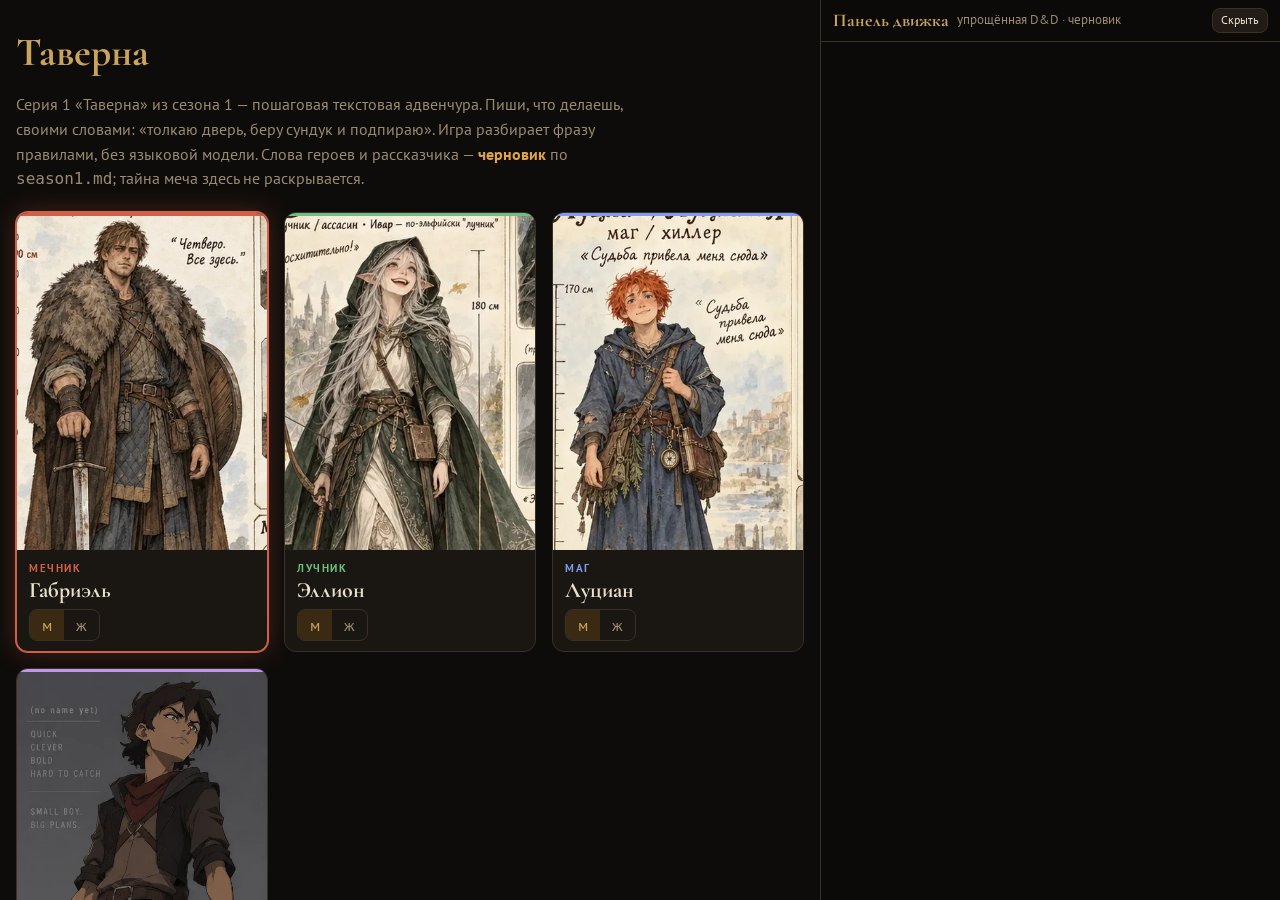
==== docs/visual/beta/index.html @ c7c69fbe "Бета «Таверна»: пошаговая адвенчура со строкой ввода и панелью движка Серия 1 играется за любого из " ====
<!doctype html>
<html lang="ru">
<head>
<meta charset="utf-8">
<meta name="viewport" content="width=device-width, initial-scale=1">
<title>Таверна — бета доски</title>
<link href="https://fonts.googleapis.com/css2?family=Cormorant+Garamond:wght@600;700&family=PT+Sans:wght@400;700&display=swap" rel="stylesheet">
<style>
:root{--bg:#0e0c0a;--card:#1a1612;--card2:#221c16;--ink:#e9dfcc;--muted:#9a8b72;--line:#3a3026;--gold:#c9a45c;--draft:#e0a54a;
  --sword:#d0604a;--bow:#6fbf80;--mage:#7f9cf0;--thief:#c095ee;--ok:#6fbf80;--bad:#d0604a;color-scheme:dark}
*{box-sizing:border-box}
html,body{height:100%}
body{margin:0;color:var(--ink);font:16px/1.55 "PT Sans",system-ui,sans-serif;background:radial-gradient(ellipse at 50% -10%,#2a1d12 0%,transparent 60%),var(--bg)}
a{color:var(--gold)}
.app{display:grid;grid-template-columns:minmax(0,1fr) auto;height:100vh}
.game{display:flex;flex-direction:column;min-width:0;height:100vh}
header.top{display:flex;align-items:center;gap:12px;padding:8px 16px;border-bottom:1px solid var(--line);flex-wrap:wrap}
header.top h1{font:700 22px "Cormorant Garamond",serif;color:var(--gold);margin:0}
header.top .tag{font-size:11px;letter-spacing:.14em;text-transform:uppercase;color:var(--draft);border:1px solid var(--draft);border-radius:999px;padding:1px 8px}
header.top .sp{flex:1}
button{font:inherit;color:var(--ink);background:var(--card2);border:1px solid var(--line);border-radius:8px;padding:5px 12px;cursor:pointer}
button:hover{border-color:var(--gold)}
button.primary{background:#3a2a14;border-color:var(--gold);color:var(--gold);font-weight:700}
button.small{font-size:12px;padding:2px 8px}
.stage{display:grid;grid-template-columns:minmax(0,1fr) 300px;gap:0;flex:1;min-height:0}
.story{display:flex;flex-direction:column;min-height:0;border-right:1px solid var(--line)}
#log{flex:1;overflow:auto;padding:16px 20px;scroll-behavior:smooth}
#log p{margin:0 0 10px;max-width:70ch}
.pl{color:var(--gold);font-weight:700;border-left:3px solid var(--gold);padding-left:10px}
.trace{display:none;font-size:12px;color:var(--muted);margin:-6px 0 10px 13px;font-family:ui-monospace,Menlo,monospace}
body.dbg .trace{display:block}
.sys{color:var(--muted);font-style:italic}
.narr{white-space:pre-wrap}
.intro{color:#cbbf9f}
.end{margin:20px 0;padding:12px 16px;border:1px solid var(--gold);border-radius:10px;background:#1f1811}
form.inp{display:flex;gap:8px;padding:10px 16px;border-top:1px solid var(--line);background:#120f0c}
form.inp input{flex:1;font:inherit;color:var(--ink);background:#0b0908;border:1px solid var(--line);border-radius:8px;padding:9px 12px}
form.inp input:focus{outline:none;border-color:var(--gold)}
.chips{padding:0 16px 8px;display:flex;flex-wrap:wrap;gap:6px}
.chips button{font-size:12px;padding:2px 9px;color:var(--muted)}
.side{overflow:auto;padding:12px;min-height:0;display:flex;flex-direction:column;gap:12px}
.box{background:linear-gradient(180deg,var(--card2),var(--card));border:1px solid var(--line);border-radius:10px;padding:10px 12px}
.box h3{margin:0 0 6px;font:700 11px "PT Sans";letter-spacing:.14em;text-transform:uppercase;color:var(--muted)}
#map{width:100%;height:auto;display:block}
.room{fill:#15110d;stroke:var(--line)}
.rname{fill:var(--muted);font-size:10px;letter-spacing:.1em;text-transform:uppercase}
.ritem{fill:#8f8168;font-size:9px}
.fig .nm{font-size:8px;fill:var(--ink);text-anchor:middle}
#dice{display:flex;align-items:center;gap:12px}
.d20{width:64px;height:64px;position:relative;flex:none}
.d20 svg{width:100%;height:100%}
.d20 span{position:absolute;inset:0;display:flex;align-items:center;justify-content:center;font:700 22px "Cormorant Garamond",serif;color:var(--gold)}
.dtxt{font-size:13px;color:var(--muted);line-height:1.3}
.inv li{margin:0;padding:0;list-style:none;font-size:14px}
.bar{height:6px;background:#0b0908;border-radius:3px;overflow:hidden;margin-top:3px}
.bar i{display:block;height:100%;background:var(--ok)}
/* старт */
#start{position:absolute;inset:0;background:var(--bg);overflow:auto;z-index:5;padding:28px 16px}
#start .wrap{max-width:980px;margin:0 auto}
#start h2{font:700 40px "Cormorant Garamond",serif;color:var(--gold);margin:0}
.lead{color:var(--muted);max-width:70ch}
.heroes{display:grid;grid-template-columns:repeat(auto-fit,minmax(200px,1fr));gap:16px;margin:20px 0}
.hcard{border:1px solid var(--line);border-radius:12px;background:var(--card);overflow:hidden;cursor:pointer;position:relative;display:flex;flex-direction:column}
.hcard.sel{border-color:var(--c);box-shadow:0 0 0 1px var(--c),0 0 26px color-mix(in srgb,var(--c) 30%,transparent)}
.hcard::before{content:"";height:3px;background:var(--c)}
.hcard img{width:100%;aspect-ratio:3/4;object-fit:cover;object-position:top;background:#120f0c}
.hcard .b{padding:10px 12px}
.hcard .r{color:var(--c);font-size:11px;letter-spacing:.14em;text-transform:uppercase;font-weight:700}
.hcard h4{font:700 22px "Cormorant Garamond",serif;margin:0}
.seg{display:inline-flex;border:1px solid var(--line);border-radius:8px;overflow:hidden;margin-top:6px}
.seg button{border:none;border-radius:0;background:transparent;padding:3px 12px;color:var(--muted)}
.seg button.on{background:#3a2a14;color:var(--gold)}
.row{display:flex;gap:14px;align-items:center;flex-wrap:wrap;margin:10px 0}
details.others{border:1px solid var(--line);border-radius:10px;padding:8px 12px;margin:10px 0;background:var(--card)}
details.others summary{cursor:pointer;color:var(--muted)}
input.txt{font:inherit;color:var(--ink);background:#0b0908;border:1px solid var(--line);border-radius:6px;padding:4px 8px;width:150px}
/* панель движка */
#eng{width:460px;max-width:48vw;border-left:1px solid var(--line);background:#0c0a08;display:flex;flex-direction:column;height:100vh;min-width:0}
body.noeng #eng{display:none}
body.noeng .app{grid-template-columns:minmax(0,1fr)}
#eng header{display:flex;align-items:center;gap:8px;padding:8px 12px;border-bottom:1px solid var(--line)}
#eng header b{font:700 18px "Cormorant Garamond",serif;color:var(--gold)}
#eng .body{overflow:auto;padding:10px 12px;flex:1;font-size:13px}
#eng h3{margin:14px 0 6px;font:700 11px "PT Sans";letter-spacing:.14em;text-transform:uppercase;color:var(--gold);display:flex;align-items:center;gap:8px}
#eng h3 span{color:var(--muted);font-weight:400;letter-spacing:0;text-transform:none}
.mono{font-family:ui-monospace,Menlo,monospace;font-size:12px}
.cl{border:1px solid var(--line);border-radius:8px;padding:6px 8px;margin-bottom:6px;background:#12100d}
.cl .q{color:var(--muted)}
.v{color:var(--gold);font-weight:700}
.arg{display:inline-block;padding:0 6px;border-radius:999px;background:#2a221a;border:1px solid var(--line);margin:1px 2px;font-size:12px}
.warn{color:var(--draft)}
.good{color:var(--ok)}.bad{color:var(--bad)}
table.rt{width:100%;border-collapse:collapse}
table.rt td,table.rt th{padding:2px 4px;border-bottom:1px solid #241d16;text-align:left;font-size:12px}
table.rt th{color:var(--muted);font-weight:400}
.turn{display:flex;gap:6px;align-items:center;padding:4px 6px;border:1px solid transparent;border-radius:6px;cursor:pointer}
.turn:hover{background:#17130f}
.turn.cur{border-color:var(--gold);background:#1a1510}
.turn .n{color:var(--muted);width:24px}
.turn .t{flex:1;overflow:hidden;text-overflow:ellipsis;white-space:nowrap}
.diff div{padding:1px 0}
.diff .p{color:var(--muted)}
.jsonbox{max-height:200px;overflow:auto;background:#0b0908;border:1px solid var(--line);padding:6px;border-radius:6px;white-space:pre-wrap;word-break:break-all}
@media (max-width:1000px){.stage{grid-template-columns:1fr}.side{display:none}#eng{max-width:100vw;width:100vw;position:fixed;inset:0;z-index:9}}
</style>
</head>
<body>
<div class="app">
 <div class="game" style="position:relative">
  <header class="top">
    <h1>Таверна</h1><span class="tag">бета · черновик</span>
    <span class="dtxt" id="heroLbl"></span>
    <span class="sp"></span>
    <button id="btnNew">Другой герой</button>
    <button id="btnEng" class="primary">Панель движка</button>
  </header>
  <div class="stage">
   <div class="story">
    <div id="log"></div>
    <div class="chips" id="chips"></div>
    <form class="inp" id="form" autocomplete="off"><input id="inp" placeholder="Что ты делаешь? Например: толкаю дверь, беру сундук и подпираю" autofocus><button class="primary">Сказать</button></form>
   </div>
   <aside class="side">
    <div class="box"><h3>Таверна</h3><svg id="map" viewBox="0 0 280 230"></svg></div>
    <div class="box"><h3>Кубик</h3><div id="dice"></div></div>
    <div class="box inv"><h3>Инвентарь и герой</h3><div id="inv"></div></div>
    <div class="box"><h3>Отряд</h3><div id="party"></div></div>
   </aside>
  </div>
  <div id="start"><div class="wrap">
    <h2>Таверна</h2>
    <p class="lead">Серия 1 «Таверна» из сезона 1 — пошаговая текстовая адвенчура. Пиши, что делаешь, своими словами: «толкаю дверь, беру сундук и подпираю». Игра разбирает фразу правилами, без языковой модели. Слова героев и рассказчика — <b style="color:var(--draft)">черновик</b> по <code>season1.md</code>; тайна меча здесь не раскрывается.</p>
    <div class="heroes" id="heroes"></div>
    <div class="row"><label>Имя (необязательно): <input class="txt" id="pcname"></label>
      <label>Зерно кубика: <input class="txt" id="seed" placeholder="случайное" style="width:110px"></label></div>
    <details class="others"><summary>Настроить остальных троих (пол влияет на реплики и на пару мечник–лучник)</summary><div id="others" class="row"></div></details>
    <button class="primary" id="btnGo">Начать</button>
  </div></div>
 </div>
 <aside id="eng">
  <header><b>Панель движка</b><span class="dtxt">упрощённая D&amp;D · черновик</span><span style="flex:1"></span><button class="small" id="btnHide">Скрыть</button></header>
  <div class="body" id="engBody"></div>
 </aside>
</div>
<script src="lexicon.js"></script>
<script src="parser.js"></script>
<script src="game.js"></script>
<script>
(function(){
'use strict';
var H = CS.Game.HEROES, ORDER = CS.Game.ORDER, NAMES = CS.Game.NAMES;
var PORT = { gab:'../img/gabriel.webp', elf:'../img/ellion.webp', mage:'../img/lucian.webp', nobby:'../img/nobby.webp' };
var game = null, cfg = { pc:'gab', genders:{gab:'m',elf:'m',mage:'m',nobby:'m'} }, sel = 0;
var $ = function(id){ return document.getElementById(id); };
function esc(s){ return String(s==null?'':s).replace(/[&<>"]/g,function(c){return {'&':'&amp;','<':'&lt;','>':'&gt;','"':'&quot;'}[c];}); }
function ls(k,v){ try{ if(v===undefined) return localStorage.getItem(k); localStorage.setItem(k,v);}catch(e){} }

// ---- старт ----
function segHTML(h,g){ return '<span class="seg" data-h="'+h+'"><button type="button" data-g="m" class="'+(g==='m'?'on':'')+'">м</button><button type="button" data-g="f" class="'+(g==='f'?'on':'')+'">ж</button></span>'; }
function renderStart(){
  $('heroes').innerHTML = ORDER.map(function(h){
    return '<div class="hcard '+(cfg.pc===h?'sel':'')+'" data-h="'+h+'" style="--c:'+H[h].color+'"><img src="'+PORT[h]+'" alt=""><div class="b"><div class="r">'+H[h].role+'</div><h4>'+H[h].names[cfg.genders[h]]+'</h4>'+segHTML(h,cfg.genders[h])+'</div></div>';
  }).join('');
  $('others').innerHTML = ORDER.filter(function(h){return h!==cfg.pc;}).map(function(h){ return '<div>'+H[h].role+' · '+H[h].names[cfg.genders[h]]+' '+segHTML(h,cfg.genders[h])+'</div>'; }).join('');
}
document.addEventListener('click', function(e){
  var sb = e.target.closest('.seg button');
  if(sb){ e.stopPropagation(); var h = sb.parentNode.getAttribute('data-h'); cfg.genders[h] = sb.getAttribute('data-g'); renderStart(); return; }
  var hc = e.target.closest('.hcard'); if(hc){ cfg.pc = hc.getAttribute('data-h'); renderStart(); }
});
$('btnGo').onclick = function(){
  var c = { pc:cfg.pc, genders:JSON.parse(JSON.stringify(cfg.genders)), names:{} };
  var nm = $('pcname').value.trim(); if(nm) c.names[cfg.pc] = nm;
  var sd = $('seed').value.trim(); if(sd) c.seed = parseInt(sd,10) >>> 0;
  game = new CS.Game(c); sel = 0; $('start').style.display='none'; render(true); $('inp').focus();
};
$('btnNew').onclick = function(){ $('start').style.display=''; renderStart(); };

// ---- вывод ----
function traceLine(rec){
  if(rec.trace.meta) return 'команда: '+rec.trace.meta;
  var parts = rec.trace.clauses.map(function(c){ return (c.verb||'?')+(c.args.length?'('+c.args.join(', ')+')':''); });
  return parts.join(' → ') || 'не разобрано';
}
function renderLog(scroll){
  var h = '<p class="narr intro">'+esc(game.intro)+'</p>';
  game.turns.forEach(function(r){
    h += '<p class="pl">› '+esc(r.input)+'</p><div class="trace">'+esc(traceLine(r))+'</div>';
    r.text.forEach(function(t){ h += '<p class="narr">'+esc(t)+'</p>'; });
  });
  if(game.S.ended) h += '<div class="end"><b>Серия закончилась.</b> Можно откатиться на любой ход в панели движка, сыграть сцену заново или взять другого героя.</div>';
  $('log').innerHTML = h;
  if(scroll){ var l=$('log'); l.scrollTop = l.scrollHeight; }
}
function figSVG(f,x,y,pc){
  var col = f.color;
  return '<g class="fig" transform="translate('+x+','+y+')"><path d="M0,-14 a5,5 0 1,1 0.01,0 z M-7,4 L0,-8 L7,4 z" fill="'+col+'" stroke="'+(pc?'#fff':'#0008')+'" stroke-width="'+(pc?1.4:.6)+'"/><circle cx="0" cy="-16" r="5" fill="'+col+'" stroke="'+(pc?'#fff':'#0008')+'" stroke-width="'+(pc?1.4:.6)+'"/><text class="nm" y="12">'+esc(f.name.length>9?f.name.slice(0,8)+'…':f.name)+'</text></g>';
}
function renderMap(){
  var v = game.viewState(), S = game.S, w = S.w;
  var rooms = { bar:{x:6,y:6,w:130,h:96,n:'стойка'}, corner:{x:144,y:6,w:130,h:96,n:'угол'}, hall:{x:6,y:110,w:160,h:112,n:'зал'}, door:{x:174,y:110,w:100,h:112,n:'у двери'} };
  var items = { bar:['миска молока: '+(w.milk==='gone'?'нет':'есть'),'кружек: '+w.mugs], corner:['большой стол'+(w.tableUp?' (поднят)':'')], hall:['табуретов: '+w.stools,'вилок: '+w.forks,'очаг, окно'], door:['дверь: '+(w.door.prop?'подпёрта':w.door.bolt?'на засове':w.door.open?'открыта':'закрыта'), 'сундук: '+(w.chest.at==='held'?'в руках':'у двери')] };
  var s = '';
  Object.keys(rooms).forEach(function(k){
    var r = rooms[k]; s += '<rect class="room" x="'+r.x+'" y="'+r.y+'" width="'+r.w+'" height="'+r.h+'" rx="6"'+(v.at===k?' style="stroke:#c9a45c"':'')+'/><text class="rname" x="'+(r.x+6)+'" y="'+(r.y+12)+'">'+r.n+'</text>';
    items[k].forEach(function(t,i){ s += '<text class="ritem" x="'+(r.x+6)+'" y="'+(r.y+r.h-6-(items[k].length-1-i)*10)+'">'+esc(t)+'</text>'; });
    var here = v.figs.filter(function(f){return f.place===k;});
    here.forEach(function(f,i){ s += figSVG(f, r.x+22+i*(r.w>110?32:28)%(r.w-24), r.y+44+Math.floor(i*30/(r.w-24))*26, f.pc); });
  });
  $('map').innerHTML = s;
}
function renderDice(){
  var last = null;
  for(var i=game.turns.length-1;i>=0 && !last;i--){ var rs=game.turns[i].rolls.filter(function(r){return r.dc!=null;}); if(rs.length) last = rs[rs.length-1]; }
  if(!last){ $('dice').innerHTML='<div class="dtxt">Бросков пока не было. Кубик d20 включается, когда исход не очевиден.</div>'; return; }
  $('dice').innerHTML = '<div class="d20"><svg viewBox="0 0 64 64"><polygon points="32,3 58,18 58,46 32,61 6,46 6,18" fill="#241d16" stroke="'+(last.ok?'#6fbf80':'#d0604a')+'" stroke-width="2"/></svg><span>'+last.die+'</span></div><div class="dtxt"><b>'+esc(last.label)+'</b><br>'+last.die+(last.mod>=0?' + ':' − ')+Math.abs(last.mod)+' = '+last.total+' против '+last.dc+'<br><b class="'+(last.ok?'good':'bad')+'">'+(last.crit?'критический успех':last.fumble?'критический промах':last.ok?'успех':'неудача')+'</b></div>';
}
function renderSide(){
  var v = game.viewState(), S = game.S;
  var inv = v.inv.map(function(i){ return NAMES[i]||i; });
  var t = '<b style="color:'+H[S.pc].color+'">'+esc(game.gname(S.pc))+'</b> · '+H[S.pc].role;
  t += '<div class="bar"><i style="width:'+Math.max(0,100*v.hp/v.hpMax)+'%"></i></div><div class="dtxt">здоровье '+v.hp+'/'+v.hpMax+(v.mana!=null?' · магия '+v.mana+'/3':'')+'</div>';
  t += '<ul class="inv" style="padding:6px 0 0;margin:0">'+(inv.length?inv.map(function(i){return '<li>· '+esc(i)+'</li>';}).join(''):'<li class="dtxt">карманы пусты</li>')+(v.held?'<li>✋ в руках: '+esc(NAMES[v.held]||v.held)+'</li>':'')+(v.weaponIn?'<li class="dtxt">оружие — в сундуке у двери</li>':'')+'</ul>';
  $('inv').innerHTML = t;
  $('party').innerHTML = ORDER.map(function(h){ return '<div style="display:flex;justify-content:space-between;font-size:13px"><span style="color:'+H[h].color+'">'+esc(game.gname(h))+(h===S.pc?' (ты)':'')+'</span><span class="dtxt">'+H[h].role+'</span></div>'; }).join('');
  $('heroLbl').textContent = game.gname(S.pc)+' · '+H[S.pc].role+' · фаза: '+({door:'у двери',evening:'вечер',brawl:'драка',arrest:'арест',end:'конец'})[S.phase];
}
function renderChips(){
  var ex = { gab:['осмотреться','беру стол','закрываюсь столом','бью капитана табуреткой'], elf:['кладу лук в сундук','угощаю всех','бросаю вилку в капитана','что у меня'], mage:['кладу нож в сундук','подсаживаюсь к меченосцу','жгу усы капитану','лечу Габа'], nobby:['кладу нож в сундук','жду','срезаю кошелёк','швыряю миску молока в капитана'] }[game.S.pc];
  $('chips').innerHTML = '<button type="button" data-t="подсказка">подсказка</button>'+ex.map(function(t){ return '<button type="button" data-t="'+esc(t)+'">'+esc(t)+'</button>'; }).join('');
}
$('chips').onclick = function(e){ var b=e.target.closest('button'); if(b){ $('inp').value=b.getAttribute('data-t'); $('inp').focus(); } };

// ---- панель движка ----
function fmtVal(v){ return v===undefined?'—':String(v); }
function renderEng(){
  var turns = game.turns, i = sel ? sel-1 : turns.length-1, r = turns[i];
  var h = '';
  h += '<h3>Сцена <span>зерно '+game.cfg.seed+' · ход '+game.turns.length+'</span></h3>';
  h += '<div class="row" style="margin:4px 0"><button class="small" id="eRestart">Сцена заново (то же зерно)</button><button class="small" id="eSeed">Заново с новым зерном</button></div>';
  if(!r){ h += '<p class="dtxt">Сделай первый ход — здесь появится разбор.</p>'; }
  else {
    h += '<h3>1. Как разобрана фраза <span>ход '+r.n+': «'+esc(r.input)+'»</span></h3>';
    if(r.trace.meta) h += '<div class="cl">команда: <span class="v">'+esc(r.trace.meta)+'</span></div>';
    r.trace.clauses.forEach(function(c){
      h += '<div class="cl"><div class="q">«'+esc(c.text)+'»</div><div>действие: <span class="v">'+esc(c.verb||'не найдено')+'</span>'+(c.neg?' <span class="warn">(отрицание)</span>':'')+'</div><div>'+
        (c.args.length?c.args.map(function(a){var p=a.split(':');return '<span class="arg">'+esc(p[0])+' → '+esc(NAMES[p[1]]||p[1])+'</span>';}).join(''):'<span class="dtxt">предметов и целей в фразе нет</span>')+'</div>'+
        (c.resolved?'<div class="dtxt mono">итог: '+esc(['item','person','target','dst','with','src'].filter(function(k){return c.resolved[k];}).map(function(k){return k+'='+c.resolved[k];}).join(', ')||'без аргументов')+'</div>':'')+
        (c.note?'<div class="warn">'+esc(c.note)+'</div>':'')+'</div>';
    });
    if(!r.trace.clauses.length && !r.trace.meta) h += '<div class="cl warn">действий не найдено</div>';
    if(r.trace.corrections.length) h += '<div class="cl">самоисправления: '+r.trace.corrections.map(function(c){return '«'+esc(c.dropped)+'» отброшено'+(c.by?' → «'+esc(c.by)+'»':'');}).join('; ')+'</div>';
    h += '<h3>2. Что не разобрано</h3>';
    h += r.trace.unknown.length ? '<div class="cl warn">слова пропущены: '+r.trace.unknown.map(esc).join(', ')+'</div>' : '<div class="dtxt">пропущенных слов нет</div>';
    h += '<h3>3. Броски</h3>';
    if(r.rolls.length){
      h += '<table class="rt"><tr><th>что</th><th>d20</th><th>мод</th><th>итог</th><th>порог</th><th></th></tr>'+r.rolls.map(function(x){
        if(x.dmg) return '<tr><td>'+esc(x.label)+' (d'+x.sides+')</td><td>'+x.die+'</td><td>'+(x.mod>=0?'+':'')+x.mod+'</td><td>'+x.total+'</td><td>—</td><td>урон</td></tr>';
        return '<tr><td>'+esc(x.label)+(x.bonusWhy?'<div class="dtxt">'+esc(x.bonusWhy)+'</div>':'')+(x.note?'<div class="dtxt">'+esc(x.note)+'</div>':'')+'</td><td>'+x.die+'</td><td>'+(x.mod>=0?'+':'')+x.mod+' <span class="dtxt">'+x.stat+'</span></td><td>'+x.total+'</td><td>'+x.dc+'</td><td class="'+(x.ok?'good':'bad')+'">'+(x.crit?'крит.':x.fumble?'провал':x.ok?'успех':'мимо')+'</td></tr>';
      }).join('')+'</table>';
    } else h += '<div class="dtxt">без бросков</div>';
    h += '<h3>4. Что изменилось в мире</h3>';
    h += r.diff.length ? '<div class="diff mono">'+r.diff.map(function(d){return '<div><span class="p">'+esc(d.path)+'</span>: '+esc(fmtVal(d.from))+' → <b>'+esc(fmtVal(d.to))+'</b></div>';}).join('')+'</div>' : '<div class="dtxt">состояние не менялось</div>';
  }
  h += '<h3>5. Журнал ходов <span>клик — смотреть; ↶ — вернуть состояние до хода</span></h3>';
  h += turns.map(function(t,k){ return '<div class="turn'+(k===i?' cur':'')+'" data-i="'+(k+1)+'"><span class="n">'+t.n+'</span><span class="t">'+esc(t.input)+'</span><span class="dtxt">'+t.phaseFrom+(t.phaseTo!==t.phaseFrom?' → '+t.phaseTo:'')+'</span><button class="small" data-rb="'+t.n+'" title="Откатиться до этого хода">↶</button></div>'; }).join('') || '<div class="dtxt">пока пусто</div>';
  h += '<h3>Числа под капотом <span>черновик правил</span></h3>';
  h += '<table class="rt"><tr><th></th><th>сил</th><th>лов</th><th>инт</th><th>хар</th><th>здор.</th></tr>'+ORDER.map(function(k){var m=H[k].mods;return '<tr><td style="color:'+H[k].color+'">'+esc(game.gname(k))+'</td><td>'+m.str+'</td><td>'+m.dex+'</td><td>'+m.int+'</td><td>'+m.cha+'</td><td>'+game.S.hp[k]+'/'+H[k].hp+'</td></tr>';}).join('')+'</table>';
  var S = game.S, b = S.b, w = S.w;
  h += '<div class="dtxt mono" style="margin-top:6px">фаза: '+S.phase+' · событие: '+S.beat+' · такт вечера: '+S.t+'<br>драка: раунд '+b.round+', перевес '+b.ally+', стража на раунде '+b.guardsAt+'<br>капитан: здор. '+w.lizard.hp+', усы '+(w.lizard.moustache?'да':'нет')+', молоко '+(w.lizard.milk?'да':'нет')+', вилка '+(w.lizard.fork?'да':'нет')+', стол '+(w.lizard.table?'да':'нет')+'<br>эльфийка до меча: кубик атаки 18–20 (bible §4)</div>';
  h += '<h3>Состояние (JSON)</h3><details><summary class="dtxt">показать</summary><div class="jsonbox mono">'+esc(JSON.stringify(game.S,null,1))+'</div></details>';
  $('engBody').innerHTML = h;
}
$('engBody').onclick = function(e){
  var rb = e.target.closest('[data-rb]');
  if(rb){ e.stopPropagation(); var n=+rb.getAttribute('data-rb'); if(game.rollback(n)){ sel=0; render(true); $('inp').focus(); } return; }
  var t = e.target.closest('.turn'); if(t){ sel = +t.getAttribute('data-i'); renderEng(); return; }
  if(e.target.id==='eRestart'){ game.restart(false); sel=0; render(true); }
  if(e.target.id==='eSeed'){ game.restart(true); sel=0; render(true); }
};
$('btnEng').onclick = function(){ document.body.classList.toggle('noeng'); document.body.classList.toggle('dbg', !document.body.classList.contains('noeng')); ls('eng', document.body.classList.contains('noeng')?'0':'1'); };
$('btnHide').onclick = function(){ document.body.classList.add('noeng'); document.body.classList.remove('dbg'); ls('eng','0'); };

function render(scroll){ renderLog(scroll); renderMap(); renderDice(); renderSide(); renderChips(); renderEng(); }

$('form').onsubmit = function(e){
  e.preventDefault(); if(!game) return;
  var v = $('inp').value.trim(); if(!v) return; $('inp').value='';
  game.input(v); sel = 0; render(true);
};

// старт: панель по умолчанию открыта (для анализа), можно скрыть
if(ls('eng')==='0') document.body.classList.add('noeng'); else document.body.classList.add('dbg');
renderStart();
window.__game = function(){ return game; };
})();
</script>
</body>
</html>
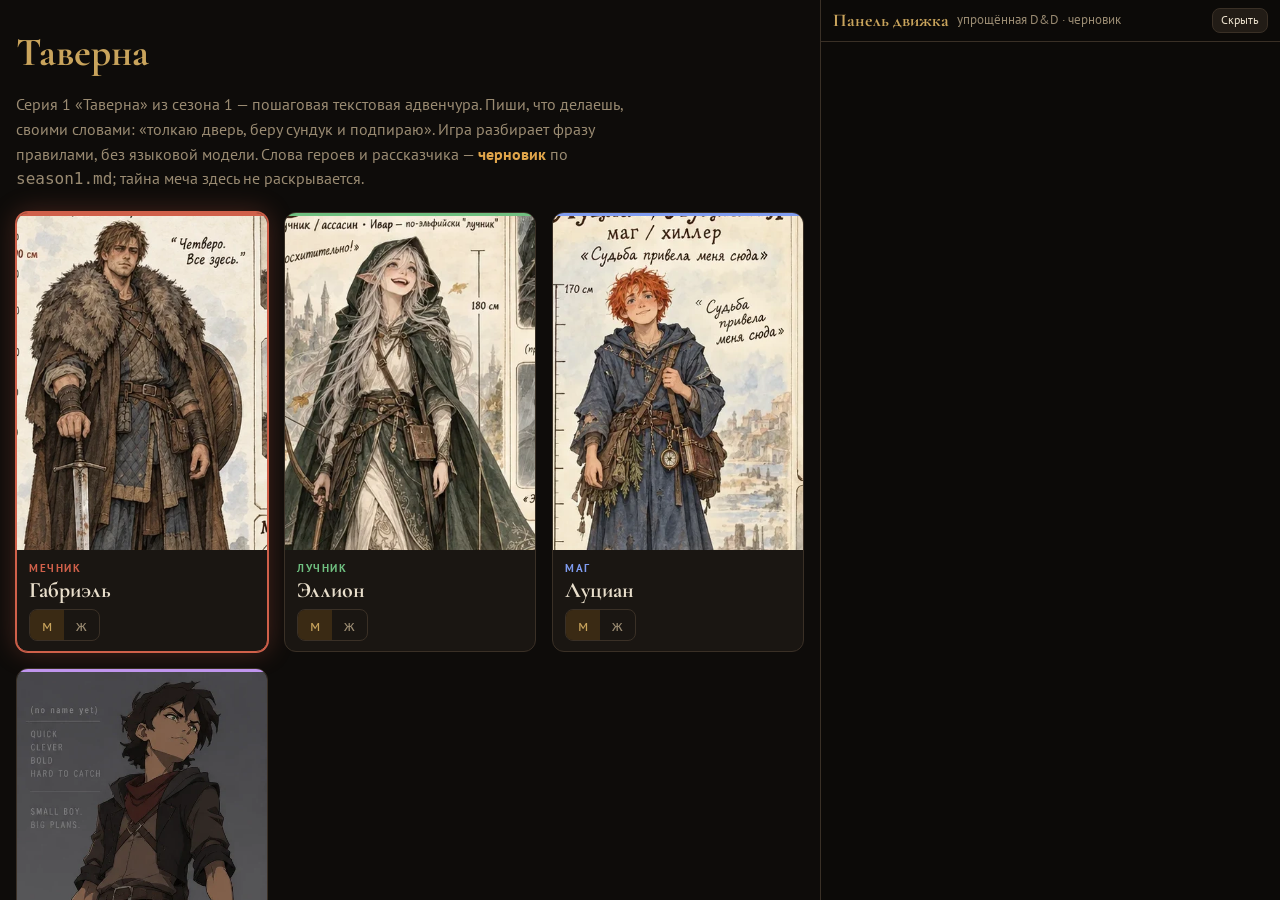
==== commit 43864324: "Бета: кубик не врёт, кошелёк и миска совпадают с текстом, арест — сцена с выбором Что изменилось для" ====
--- a/docs/visual/beta/index.html
+++ b/docs/visual/beta/index.html
@@ -213,7 +213,7 @@
   var last = null;
   for(var i=game.turns.length-1;i>=0 && !last;i--){ var rs=game.turns[i].rolls.filter(function(r){return r.dc!=null;}); if(rs.length) last = rs[rs.length-1]; }
   if(!last){ $('dice').innerHTML='<div class="dtxt">Бросков пока не было. Кубик d20 включается, когда исход не очевиден.</div>'; return; }
-  $('dice').innerHTML = '<div class="d20"><svg viewBox="0 0 64 64"><polygon points="32,3 58,18 58,46 32,61 6,46 6,18" fill="#241d16" stroke="'+(last.ok?'#6fbf80':'#d0604a')+'" stroke-width="2"/></svg><span>'+last.die+'</span></div><div class="dtxt"><b>'+esc(last.label)+'</b><br>'+last.die+(last.mod>=0?' + ':' − ')+Math.abs(last.mod)+' = '+last.total+' против '+last.dc+'<br><b class="'+(last.ok?'good':'bad')+'">'+(last.crit?'критический успех':last.fumble?'критический промах':last.ok?'успех':'неудача')+'</b></div>';
+  $('dice').innerHTML = '<div class="d20"><svg viewBox="0 0 64 64"><polygon points="32,3 58,18 58,46 32,61 6,46 6,18" fill="#241d16" stroke="'+(last.ok?'#6fbf80':'#d0604a')+'" stroke-width="2"/></svg><span>'+last.die+'</span></div><div class="dtxt"><b>'+esc(last.label)+'</b><br>'+last.die+(last.mod>=0?' + ':' − ')+Math.abs(last.mod)+' = '+last.total+' против '+last.dc+'<br><b class="'+(last.ok?'good':'bad')+'">'+(last.forced?'по сюжету (кубик не решает)':last.crit?'критический успех':last.fumble?'критический промах':last.ok?'успех':'неудача')+'</b></div>';
 }
 function renderSide(){
   var v = game.viewState(), S = game.S;
@@ -255,8 +255,9 @@
     h += '<h3>3. Броски</h3>';
     if(r.rolls.length){
       h += '<table class="rt"><tr><th>что</th><th>d20</th><th>мод</th><th>итог</th><th>порог</th><th></th></tr>'+r.rolls.map(function(x){
+        if(x.auto) return '<tr><td>'+esc(x.label)+(x.note?'<div class="dtxt">'+esc(x.note)+'</div>':'')+'</td><td>—</td><td>—</td><td>—</td><td>—</td><td class="good">без броска</td></tr>';
         if(x.dmg) return '<tr><td>'+esc(x.label)+' (d'+x.sides+')</td><td>'+x.die+'</td><td>'+(x.mod>=0?'+':'')+x.mod+'</td><td>'+x.total+'</td><td>—</td><td>урон</td></tr>';
-        return '<tr><td>'+esc(x.label)+(x.bonusWhy?'<div class="dtxt">'+esc(x.bonusWhy)+'</div>':'')+(x.note?'<div class="dtxt">'+esc(x.note)+'</div>':'')+'</td><td>'+x.die+'</td><td>'+(x.mod>=0?'+':'')+x.mod+' <span class="dtxt">'+x.stat+'</span></td><td>'+x.total+'</td><td>'+x.dc+'</td><td class="'+(x.ok?'good':'bad')+'">'+(x.crit?'крит.':x.fumble?'провал':x.ok?'успех':'мимо')+'</td></tr>';
+        return '<tr><td>'+esc(x.label)+(x.bonusWhy?'<div class="dtxt">'+esc(x.bonusWhy)+'</div>':'')+(x.note?'<div class="dtxt">'+esc(x.note)+'</div>':'')+'</td><td>'+x.die+'</td><td>'+(x.mod>=0?'+':'')+x.mod+' <span class="dtxt">'+x.stat+'</span></td><td>'+x.total+'</td><td>'+x.dc+'</td><td class="'+(x.ok?'good':'bad')+'">'+(x.forced?'по сюжету':x.crit?'крит.':x.fumble?'провал':x.ok?'успех':'мимо')+'</td></tr>';
       }).join('')+'</table>';
     } else h += '<div class="dtxt">без бросков</div>';
     h += '<h3>4. Что изменилось в мире</h3>';
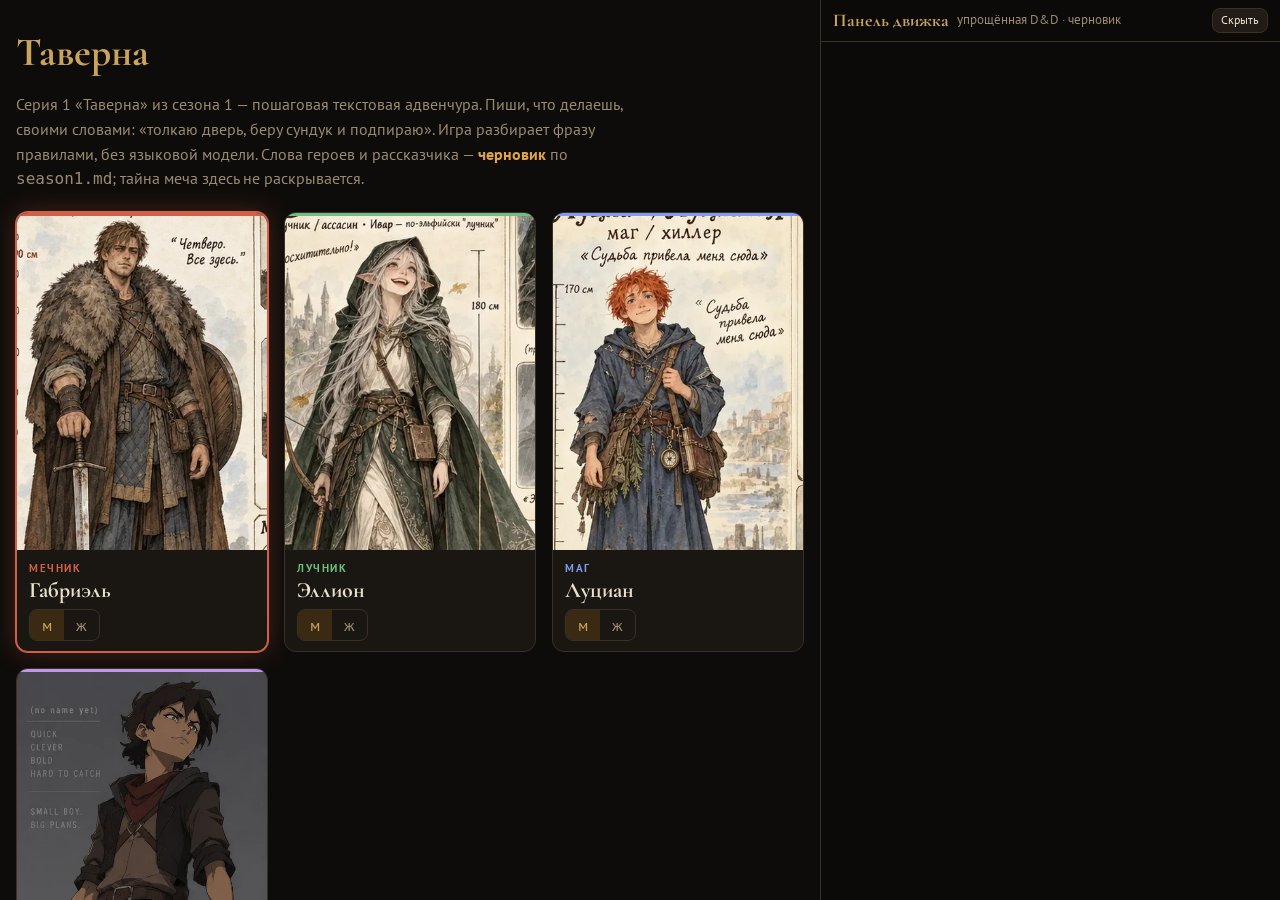
==== commit f719516e: "Бета: формы по полу, Эллион по умолчанию ж, ответ ≤ 1024 знаков, панель на телефоне Что изменилось д" ====
--- a/docs/visual/beta/index.html
+++ b/docs/visual/beta/index.html
@@ -101,7 +101,12 @@
 .diff div{padding:1px 0}
 .diff .p{color:var(--muted)}
 .jsonbox{max-height:200px;overflow:auto;background:#0b0908;border:1px solid var(--line);padding:6px;border-radius:6px;white-space:pre-wrap;word-break:break-all}
-@media (max-width:1000px){.stage{grid-template-columns:1fr}.side{display:none}#eng{max-width:100vw;width:100vw;position:fixed;inset:0;z-index:9}}
+@media (max-width:1000px){
+  .stage{display:flex;flex-direction:column;overflow:auto}
+  .story{flex:none;height:calc(100dvh - 120px);min-height:420px;border-right:none}
+  .side{flex:none;overflow:visible;border-top:1px solid var(--line)}
+  #eng{max-width:100vw;width:100vw;position:fixed;inset:0;z-index:9}
+}
 </style>
 </head>
 <body>
@@ -291,7 +296,8 @@
 };
 
 // старт: панель по умолчанию открыта (для анализа), можно скрыть
-if(ls('eng')==='0') document.body.classList.add('noeng'); else document.body.classList.add('dbg');
+// панель движка: на узком экране она закрывает всё, поэтому по умолчанию закрыта (открывается кнопкой, выбор запоминается)
+if(ls('eng')==='1' || (ls('eng')!=='0' && window.innerWidth>1000)) document.body.classList.add('dbg'); else document.body.classList.add('noeng');
 renderStart();
 window.__game = function(){ return game; };
 })();
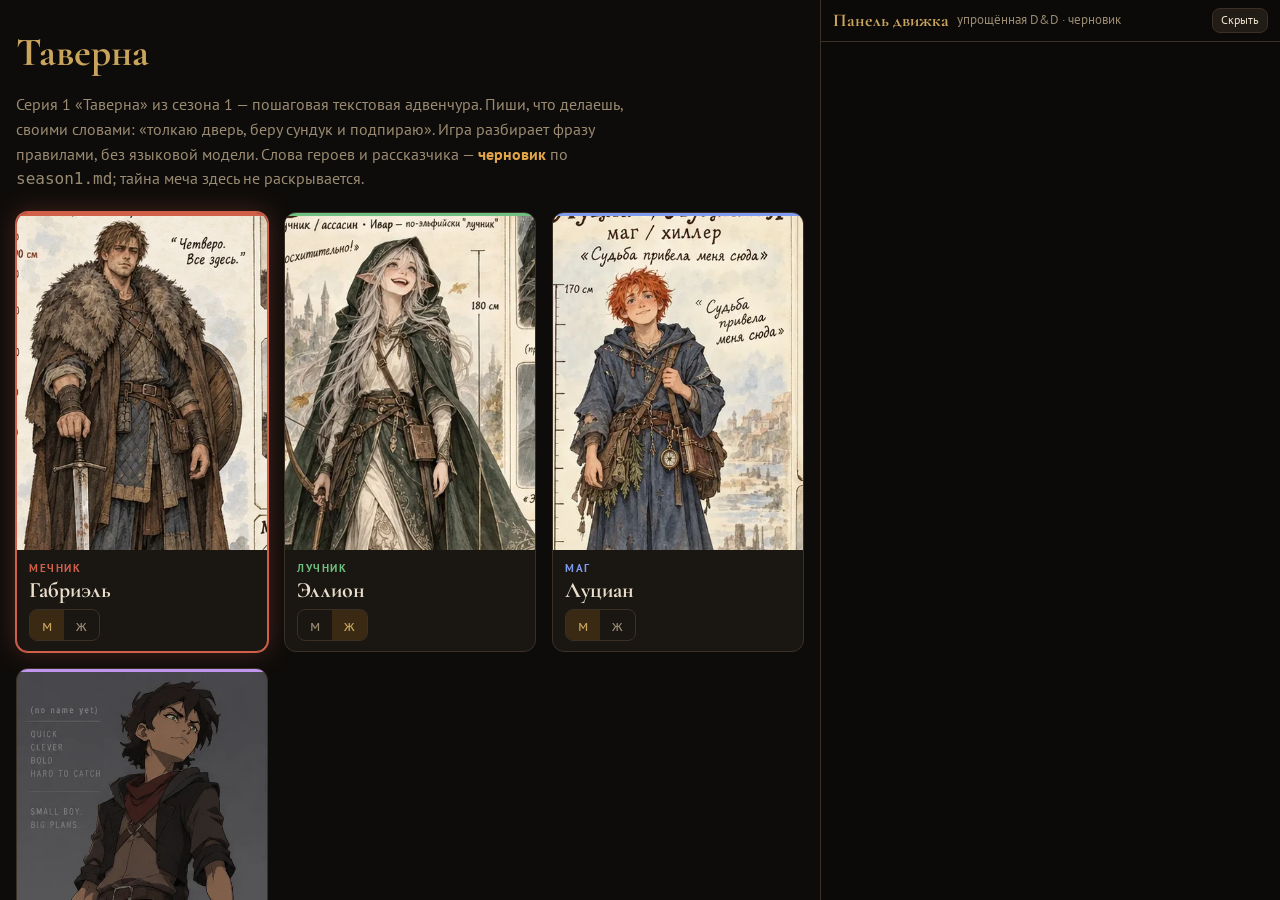
==== commit 05791fcf: "Бета понимает больше фраз, арест торопит голосом стражи и не зацикливается; тексты ареста и вступлен" ====
--- a/docs/visual/beta/index.html
+++ b/docs/visual/beta/index.html
@@ -31,6 +31,9 @@
 body.dbg .trace{display:block}
 .sys{color:var(--muted);font-style:italic}
 .narr{white-space:pre-wrap}
+.draftmark{font-size:11px;color:var(--draft);opacity:.85;margin:2px 0 8px}
+.stub{color:var(--draft)}
+.pl2{font-size:12px;opacity:.8;margin-left:6px}
 .intro{color:#cbbf9f}
 .end{margin:20px 0;padding:12px 16px;border:1px solid var(--gold);border-radius:10px;background:#1f1811}
 form.inp{display:flex;gap:8px;padding:10px 16px;border-top:1px solid var(--line);background:#120f0c}
@@ -155,7 +158,7 @@
 'use strict';
 var H = CS.Game.HEROES, ORDER = CS.Game.ORDER, NAMES = CS.Game.NAMES;
 var PORT = { gab:'../img/gabriel.webp', elf:'../img/ellion.webp', mage:'../img/lucian.webp', nobby:'../img/nobby.webp' };
-var game = null, cfg = { pc:'gab', genders:{gab:'m',elf:'m',mage:'m',nobby:'m'} }, sel = 0;
+var game = null, cfg = { pc:'gab', players:[], genders:{gab:'m',elf:'f',mage:'m',nobby:'m'} }, sel = 0;
 var $ = function(id){ return document.getElementById(id); };
 function esc(s){ return String(s==null?'':s).replace(/[&<>"]/g,function(c){return {'&':'&amp;','<':'&lt;','>':'&gt;','"':'&quot;'}[c];}); }
 function ls(k,v){ try{ if(v===undefined) return localStorage.getItem(k); localStorage.setItem(k,v);}catch(e){} }
@@ -166,15 +169,17 @@
   $('heroes').innerHTML = ORDER.map(function(h){
     return '<div class="hcard '+(cfg.pc===h?'sel':'')+'" data-h="'+h+'" style="--c:'+H[h].color+'"><img src="'+PORT[h]+'" alt=""><div class="b"><div class="r">'+H[h].role+'</div><h4>'+H[h].names[cfg.genders[h]]+'</h4>'+segHTML(h,cfg.genders[h])+'</div></div>';
   }).join('');
-  $('others').innerHTML = ORDER.filter(function(h){return h!==cfg.pc;}).map(function(h){ return '<div>'+H[h].role+' · '+H[h].names[cfg.genders[h]]+' '+segHTML(h,cfg.genders[h])+'</div>'; }).join('');
+  $('others').innerHTML = ORDER.filter(function(h){return h!==cfg.pc;}).map(function(h){ return '<div>'+H[h].role+' · '+H[h].names[cfg.genders[h]]+' '+segHTML(h,cfg.genders[h])+' <label class="pl2"><input type="checkbox" data-pl="'+h+'"'+(cfg.players.indexOf(h)>=0?' checked':'')+'> играет ещё один человек (арест)</label></div>'; }).join('');
 }
 document.addEventListener('click', function(e){
+  var pl = e.target.closest('input[data-pl]');
+  if(pl){ var ph = pl.getAttribute('data-pl'), ix = cfg.players.indexOf(ph); if(pl.checked && ix<0) cfg.players.push(ph); if(!pl.checked && ix>=0) cfg.players.splice(ix,1); return; }
   var sb = e.target.closest('.seg button');
   if(sb){ e.stopPropagation(); var h = sb.parentNode.getAttribute('data-h'); cfg.genders[h] = sb.getAttribute('data-g'); renderStart(); return; }
   var hc = e.target.closest('.hcard'); if(hc){ cfg.pc = hc.getAttribute('data-h'); renderStart(); }
 });
 $('btnGo').onclick = function(){
-  var c = { pc:cfg.pc, genders:JSON.parse(JSON.stringify(cfg.genders)), names:{} };
+  var c = { pc:cfg.pc, genders:JSON.parse(JSON.stringify(cfg.genders)), names:{}, players:[cfg.pc].concat(cfg.players.filter(function(h){return h!==cfg.pc;})) };
   var nm = $('pcname').value.trim(); if(nm) c.names[cfg.pc] = nm;
   var sd = $('seed').value.trim(); if(sd) c.seed = parseInt(sd,10) >>> 0;
   game = new CS.Game(c); sel = 0; $('start').style.display='none'; render(true); $('inp').focus();
@@ -188,10 +193,12 @@
   return parts.join(' → ') || 'не разобрано';
 }
 function renderLog(scroll){
-  var h = '<p class="narr intro">'+esc(game.intro)+'</p>';
+  var h = '<p class="narr intro">'+esc(game.intro)+'</p><div class="draftmark">черновик: вступление — season1.md, слова Диалогов не утверждены</div>';
   game.turns.forEach(function(r){
     h += '<p class="pl">› '+esc(r.input)+'</p><div class="trace">'+esc(traceLine(r))+'</div>';
-    r.text.forEach(function(t){ h += '<p class="narr">'+esc(t)+'</p>'; });
+    r.text.forEach(function(t){ h += '<p class="narr'+(t.indexOf('[ТЕКСТ]')===0?' stub':'')+'">'+esc(t)+'</p>'; });
+    if(r.phaseFrom==='arrest' || r.phaseTo==='arrest') h += '<div class="draftmark">черновик: сцена «Арест» — слова Диалогов (1.10), Алексей не утверждал</div>';
+    (r.notes||[]).forEach(function(n){ h += '<p class="narr stub">['+esc(n)+']</p>'; });
   });
   if(game.S.ended) h += '<div class="end"><b>Серия закончилась.</b> Можно откатиться на любой ход в панели движка, сыграть сцену заново или взять другого героя.</div>';
   $('log').innerHTML = h;
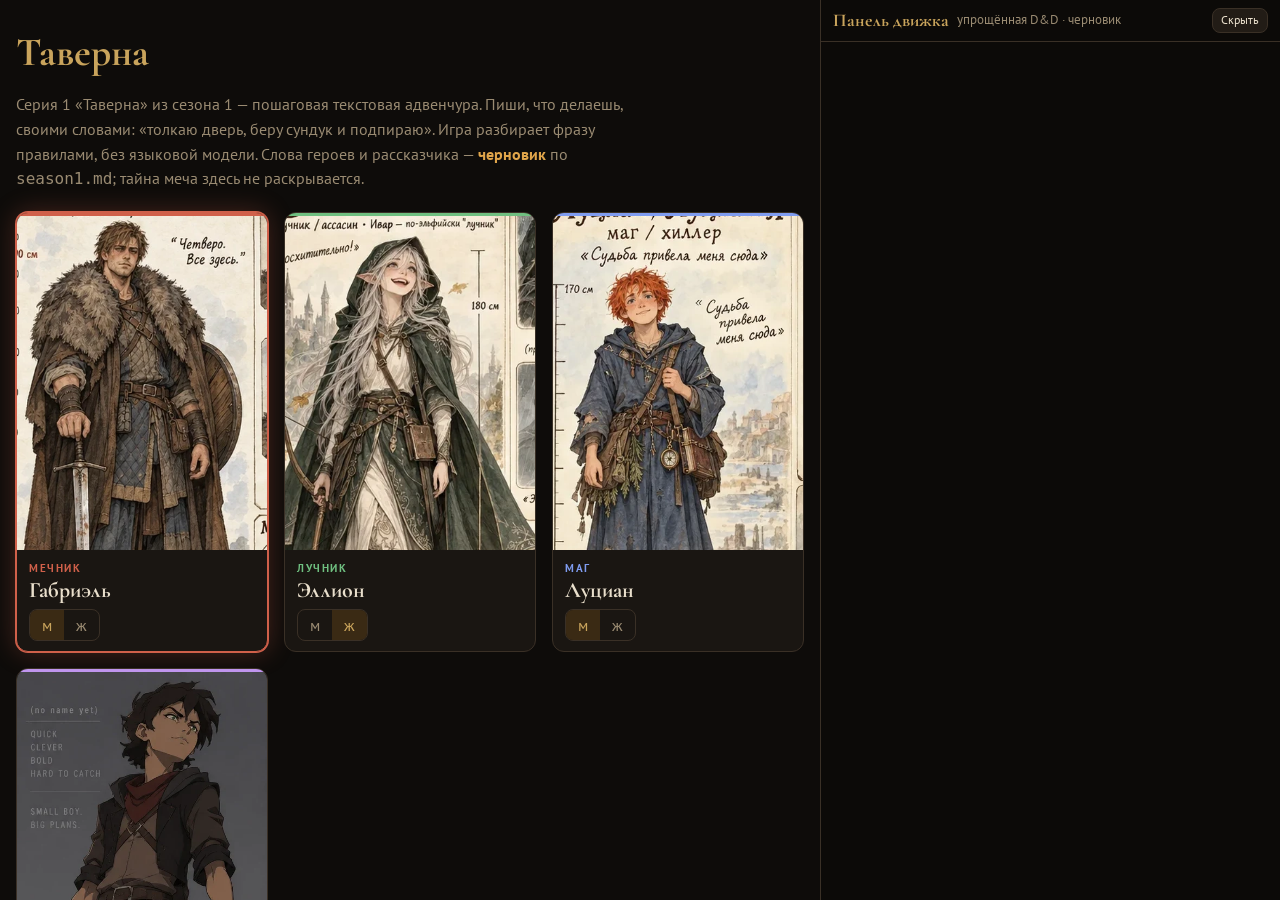
==== commit 945f242f: "Мечницу зовут валькирией и амазонкой, отказы ведущего — строками Диалогов, без заглушек и скобок Шаг" ====
--- a/docs/visual/beta/index.html
+++ b/docs/visual/beta/index.html
@@ -152,6 +152,7 @@
 </div>
 <script src="lexicon.js"></script>
 <script src="parser.js"></script>
+<script src="refusals.js"></script>
 <script src="game.js"></script>
 <script>
 (function(){
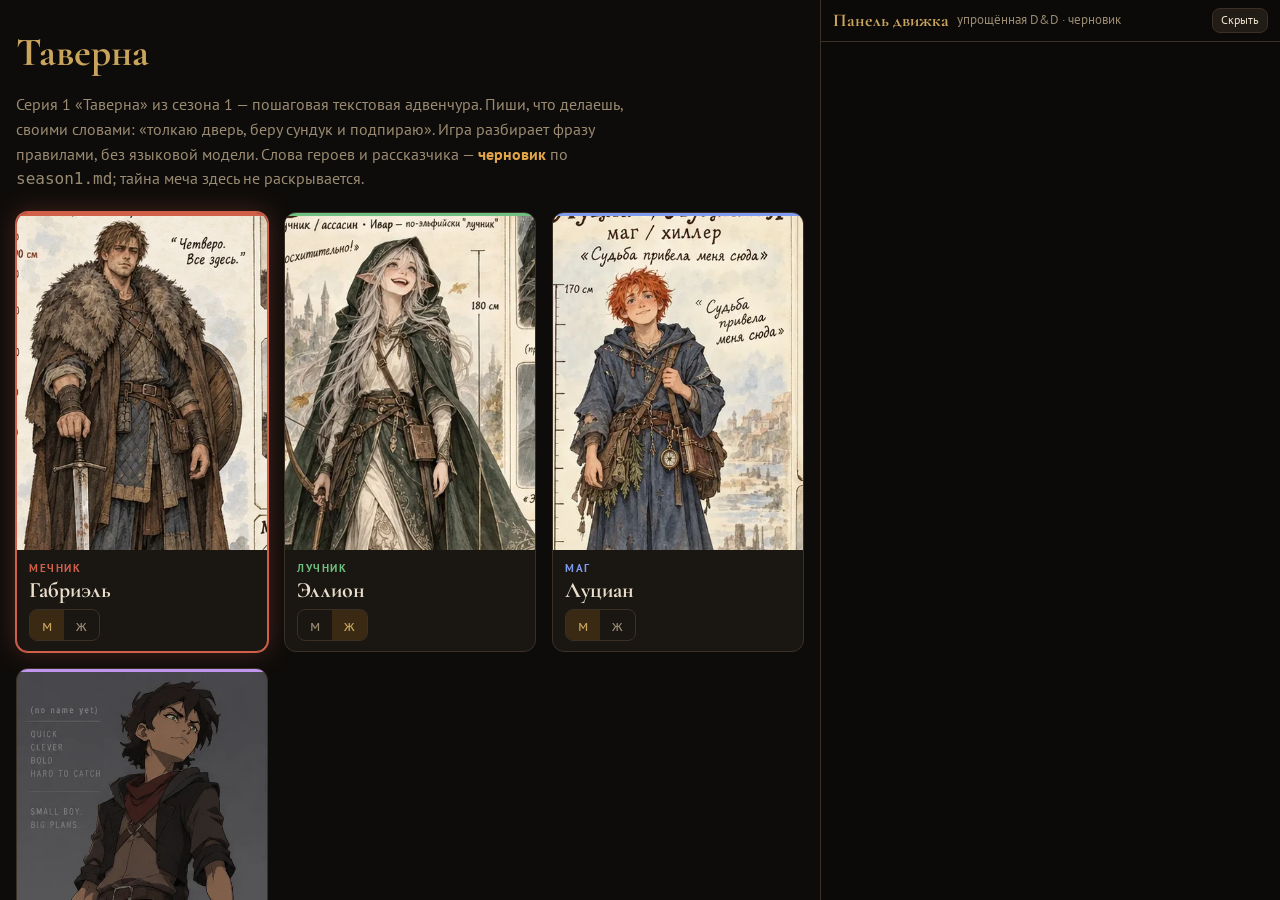
==== commit aa788135: "Бета: сетка таверны, фишки идут к объектам, фигурки персонажей и галерея Фишка героя встаёт рядом с " ====
--- a/docs/visual/beta/index.html
+++ b/docs/visual/beta/index.html
@@ -48,7 +48,15 @@
 .room{fill:#15110d;stroke:var(--line)}
 .rname{fill:var(--muted);font-size:10px;letter-spacing:.1em;text-transform:uppercase}
 .ritem{fill:#8f8168;font-size:9px}
-.fig .nm{font-size:8px;fill:var(--ink);text-anchor:middle}
+.figure .nm{font-size:8px;fill:var(--ink)}
+#map .cell{fill:#15110d;stroke:#241d16;stroke-width:.6}
+#map .wall{fill:#2a2118;stroke:#3a3026;stroke-width:.6}
+#map .obj{stroke:#0008;stroke-width:1}
+#map .olab{font-size:8.5px;fill:#e9dfcc;text-anchor:middle;pointer-events:none}
+#map .ax{font-size:8px;fill:#7a6c55;text-anchor:middle}
+#map .path{fill:none;stroke-width:1.6;stroke-dasharray:2 3;stroke-linecap:round;opacity:.9}
+.leg{display:inline-block;margin:0 8px 2px 0;white-space:nowrap}
+.leg i{display:inline-block;width:9px;height:9px;border-radius:50%;margin-right:4px;vertical-align:-1px}
 #dice{display:flex;align-items:center;gap:12px}
 .d20{width:64px;height:64px;position:relative;flex:none}
 .d20 svg{width:100%;height:100%}
@@ -129,7 +137,7 @@
     <form class="inp" id="form" autocomplete="off"><input id="inp" placeholder="Что ты делаешь? Например: толкаю дверь, беру сундук и подпираю" autofocus><button class="primary">Сказать</button></form>
    </div>
    <aside class="side">
-    <div class="box"><h3>Таверна</h3><svg id="map" viewBox="0 0 280 230"></svg></div>
+    <div class="box"><h3>Таверна</h3><svg id="map" viewBox="0 0 340 276" role="img" aria-label="План таверны: сетка 10 на 8, фигурки героев"></svg><div class="dtxt" id="maplegend" style="margin-top:6px"></div></div>
     <div class="box"><h3>Кубик</h3><div id="dice"></div></div>
     <div class="box inv"><h3>Инвентарь и герой</h3><div id="inv"></div></div>
     <div class="box"><h3>Отряд</h3><div id="party"></div></div>
@@ -153,6 +161,8 @@
 <script src="lexicon.js"></script>
 <script src="parser.js"></script>
 <script src="refusals.js"></script>
+<script src="grid.js"></script>
+<script src="figures.js"></script>
 <script src="game.js"></script>
 <script>
 (function(){
@@ -205,22 +215,48 @@
   $('log').innerHTML = h;
   if(scroll){ var l=$('log'); l.scrollTop = l.scrollHeight; }
 }
-function figSVG(f,x,y,pc){
-  var col = f.color;
-  return '<g class="fig" transform="translate('+x+','+y+')"><path d="M0,-14 a5,5 0 1,1 0.01,0 z M-7,4 L0,-8 L7,4 z" fill="'+col+'" stroke="'+(pc?'#fff':'#0008')+'" stroke-width="'+(pc?1.4:.6)+'"/><circle cx="0" cy="-16" r="5" fill="'+col+'" stroke="'+(pc?'#fff':'#0008')+'" stroke-width="'+(pc?1.4:.6)+'"/><text class="nm" y="12">'+esc(f.name.length>9?f.name.slice(0,8)+'…':f.name)+'</text></g>';
+var CELL = 32, MG = 14, G = CS.Grid, FG = CS.Figs;
+function cx(ix){ return MG + (ix % G.W)*CELL + CELL/2; }
+function cyTop(ix){ return MG + Math.floor(ix / G.W)*CELL; }
+var OBJ_FILL = { table:'#6b4a2a', table2:'#6b4a2a', table3:'#6b4a2a', table4:'#6b4a2a', table5:'#6b4a2a', bar:'#8a5e34', barrel:'#5a3c20', milk:'#e9dfcc', chest:'#3a2a14', hearth:'#b5532a', window:'#3a5a7a' };
+function objLabel(o, w){
+  if(o.id==='chest') return w.chest.at==='held' ? 'сундук (унесён)' : 'сундук';
+  if(o.id==='milk') return w.milk==='gone' ? 'миска (пуста)' : 'миска молока';
+  if(o.id==='table' && w.tableUp) return 'стол (поднят)';
+  return o.label;
+}
+function olabSVG(txt, x, y, wd, dark){ // подпись: узкий предмет — по слову в строке
+  var lines = wd <= 44 ? txt.split(' ') : [txt], st = dark ? ' style="fill:#241d16;font-size:7.5px"' : '';
+  return '<text class="olab" x="'+x+'"'+st+'>'+lines.map(function(l,i){ return '<tspan x="'+x+'" y="'+(y+3+(i-(lines.length-1)/2)*9)+'">'+esc(l)+'</tspan>'; }).join('')+'</text>';
 }
 function renderMap(){
-  var v = game.viewState(), S = game.S, w = S.w;
-  var rooms = { bar:{x:6,y:6,w:130,h:96,n:'стойка'}, corner:{x:144,y:6,w:130,h:96,n:'угол'}, hall:{x:6,y:110,w:160,h:112,n:'зал'}, door:{x:174,y:110,w:100,h:112,n:'у двери'} };
-  var items = { bar:['миска молока: '+(w.milk==='gone'?'нет':'есть'),'кружек: '+w.mugs], corner:['большой стол'+(w.tableUp?' (поднят)':'')], hall:['табуретов: '+w.stools,'вилок: '+w.forks,'очаг, окно'], door:['дверь: '+(w.door.prop?'подпёрта':w.door.bolt?'на засове':w.door.open?'открыта':'закрыта'), 'сундук: '+(w.chest.at==='held'?'в руках':'у двери')] };
-  var s = '';
-  Object.keys(rooms).forEach(function(k){
-    var r = rooms[k]; s += '<rect class="room" x="'+r.x+'" y="'+r.y+'" width="'+r.w+'" height="'+r.h+'" rx="6"'+(v.at===k?' style="stroke:#c9a45c"':'')+'/><text class="rname" x="'+(r.x+6)+'" y="'+(r.y+12)+'">'+r.n+'</text>';
-    items[k].forEach(function(t,i){ s += '<text class="ritem" x="'+(r.x+6)+'" y="'+(r.y+r.h-6-(items[k].length-1-i)*10)+'">'+esc(t)+'</text>'; });
-    var here = v.figs.filter(function(f){return f.place===k;});
-    here.forEach(function(f,i){ s += figSVG(f, r.x+22+i*(r.w>110?32:28)%(r.w-24), r.y+44+Math.floor(i*30/(r.w-24))*26, f.pc); });
+  var v = game.viewState(), S = game.S, w = S.w, s = '', i, r, c, ix;
+  for(c=0;c<G.W;c++) s += '<text class="ax" x="'+cx(c)+'" y="10">'+G.COLS[c]+'</text>';
+  for(r=0;r<G.H;r++) s += '<text class="ax" x="6" y="'+(MG+r*CELL+CELL/2+3)+'">'+(r+1)+'</text>';
+  for(ix=0; ix<G.W*G.H; ix++){
+    var t = G.TERRAIN[ix], x0 = cx(ix)-CELL/2, y0 = cyTop(ix);
+    if(t==='wall') s += '<rect class="wall" x="'+x0+'" y="'+y0+'" width="'+CELL+'" height="'+CELL+'"/>';
+    else s += '<rect class="cell" x="'+x0+'" y="'+y0+'" width="'+CELL+'" height="'+CELL+'"'+(t==='bench'?' style="fill:#2a2014"':t==='back'?' style="fill:#1b1510"':t==='door'?' style="fill:#2e2414;stroke:#c9a45c"':'')+'/>';
+  }
+  var doorTxt = w.door.prop ? 'подпёрта' : w.door.bolt ? 'на засове' : w.door.open ? 'открыта' : 'закрыта';
+  s += '<text class="olab" x="'+cx(G.DOOR)+'" y="'+(cyTop(G.DOOR)+14)+'" style="font-size:8px">дверь</text><text class="olab" x="'+cx(G.DOOR)+'" y="'+(cyTop(G.DOOR)+24)+'" style="font-size:7px;fill:#9a8b72">'+doorTxt+'</text>';
+  G.OBJECTS.forEach(function(o){
+    var xs = o.ix.map(function(k){return cx(k)-CELL/2;}), ys = o.ix.map(cyTop), x0 = Math.min.apply(null,xs), y0 = Math.min.apply(null,ys);
+    var wd = Math.max.apply(null,xs)+CELL-x0, ht = Math.max.apply(null,ys)+CELL-y0;
+    if(o.id==='milk' && w.milk==='gone') return;
+    s += '<g id="obj-'+o.id+'"><rect class="obj" x="'+(x0+2)+'" y="'+(y0+3)+'" width="'+(wd-4)+'" height="'+(ht-6)+'" rx="5" fill="'+OBJ_FILL[o.id]+'"'+(o.id==='chest'?' stroke="#c9a45c" stroke-width="1.4"':'')+'/>'+olabSVG(objLabel(o,w), x0+wd/2, y0+ht/2, wd, o.id==='milk')+'</g>';
+  });
+  s += '<text class="olab" x="'+(cx(G.idx('A2'))-CELL/2+2)+'" y="'+(cyTop(G.idx('A1'))-1)+'" style="font-size:7px;fill:#9a8b72;text-anchor:start">лавки</text>';
+  // путь за последний ход
+  var last = game.turns[game.turns.length-1];
+  if(last && last.moves) last.moves.forEach(function(m){ if(m.path.length<2) return; var col = (FG.COLOR[m.e.charAt(0)==='g'&&m.e.length===2?'guard':m.e]||'#c9a45c'); s += '<polyline class="path" stroke="'+col+'" points="'+m.path.map(function(n){var k=G.idx(n); return cx(k)+','+(cyTop(k)+CELL-8);}).join(' ')+'"/>'; });
+  // фигурки: ряды сверху вниз, чтобы нижние были поверх верхних
+  v.figs.slice().sort(function(a,b){ return a.pos - b.pos; }).forEach(function(f){
+    var fid = f.id.length===2 && f.id.charAt(0)==='g' ? 'guard' : f.id;
+    s += '<g><title>'+esc(f.name)+' — '+f.cell+'</title>'+FG.svg(fid, { x:cx(f.pos), y:cyTop(f.pos)+CELL-4, g:S.genders[fid], marks:f.marks, pc:f.pc, uid:f.id })+'</g>';
   });
   $('map').innerHTML = s;
+  $('maplegend').innerHTML = v.figs.filter(function(f){return f.id.charAt(0)!=='g'||f.id==='gab';}).map(function(f){ return '<span class="leg"><i style="background:'+(f.color||FG.COLOR[f.id])+'"></i>'+esc(f.name)+(f.pc?' (ты)':'')+' <b>'+f.cell+'</b>'+(f.marks.length?' · '+f.marks.map(function(m){return {wound:'ранен',hide:'под столом',stun:'оглушён'}[m];}).join(', '):'')+'</span>'; }).join('')+(v.figs.some(function(f){return f.id==='g1';})?'<span class="leg"><i style="background:'+FG.COLOR.guard+'"></i>стража <b>'+v.figs.filter(function(f){return f.id.length===2&&f.id!=='gab';}).map(function(f){return f.cell;}).join(', ')+'</b></span>':'');
 }
 function renderDice(){
   var last = null;
@@ -273,10 +309,14 @@
         return '<tr><td>'+esc(x.label)+(x.bonusWhy?'<div class="dtxt">'+esc(x.bonusWhy)+'</div>':'')+(x.note?'<div class="dtxt">'+esc(x.note)+'</div>':'')+'</td><td>'+x.die+'</td><td>'+(x.mod>=0?'+':'')+x.mod+' <span class="dtxt">'+x.stat+'</span></td><td>'+x.total+'</td><td>'+x.dc+'</td><td class="'+(x.ok?'good':'bad')+'">'+(x.forced?'по сюжету':x.crit?'крит.':x.fumble?'провал':x.ok?'успех':'мимо')+'</td></tr>';
       }).join('')+'</table>';
     } else h += '<div class="dtxt">без бросков</div>';
-    h += '<h3>4. Что изменилось в мире</h3>';
+    h += '<h3>4. Карта: клетки и путь <span>сетка A–J × 1–8</span></h3>';
+    var cn = r.cells || {}, nm = function(e){ return e==='host'?'хозяин':e==='rowdy'?'задира':e==='lizard'?'капитан':(e.length===2&&e!=='gab')?'стража '+e.charAt(1):game.gname(e); };
+    h += '<div class="cl mono">'+Object.keys(cn).map(function(e){ return esc(nm(e))+' <span class="v">'+cn[e]+'</span>'; }).join(' · ')+'</div>';
+    h += (r.moves&&r.moves.length) ? '<div class="diff mono">'+r.moves.map(function(m){ return '<div><span class="p">'+esc(nm(m.e))+(m.story?' (по сюжету)':'')+'</span>: '+esc(m.path.join(' → '))+(m.cost?' · цена '+m.cost:'')+'</div>'; }).join('')+'</div>' : '<div class="dtxt">фишки не двигались</div>';
+    h += '<h3>5. Что изменилось в мире</h3>';
     h += r.diff.length ? '<div class="diff mono">'+r.diff.map(function(d){return '<div><span class="p">'+esc(d.path)+'</span>: '+esc(fmtVal(d.from))+' → <b>'+esc(fmtVal(d.to))+'</b></div>';}).join('')+'</div>' : '<div class="dtxt">состояние не менялось</div>';
   }
-  h += '<h3>5. Журнал ходов <span>клик — смотреть; ↶ — вернуть состояние до хода</span></h3>';
+  h += '<h3>6. Журнал ходов <span>клик — смотреть; ↶ — вернуть состояние до хода</span></h3>';
   h += turns.map(function(t,k){ return '<div class="turn'+(k===i?' cur':'')+'" data-i="'+(k+1)+'"><span class="n">'+t.n+'</span><span class="t">'+esc(t.input)+'</span><span class="dtxt">'+t.phaseFrom+(t.phaseTo!==t.phaseFrom?' → '+t.phaseTo:'')+'</span><button class="small" data-rb="'+t.n+'" title="Откатиться до этого хода">↶</button></div>'; }).join('') || '<div class="dtxt">пока пусто</div>';
   h += '<h3>Числа под капотом <span>черновик правил</span></h3>';
   h += '<table class="rt"><tr><th></th><th>сил</th><th>лов</th><th>инт</th><th>хар</th><th>здор.</th></tr>'+ORDER.map(function(k){var m=H[k].mods;return '<tr><td style="color:'+H[k].color+'">'+esc(game.gname(k))+'</td><td>'+m.str+'</td><td>'+m.dex+'</td><td>'+m.int+'</td><td>'+m.cha+'</td><td>'+game.S.hp[k]+'/'+H[k].hp+'</td></tr>';}).join('')+'</table>';
